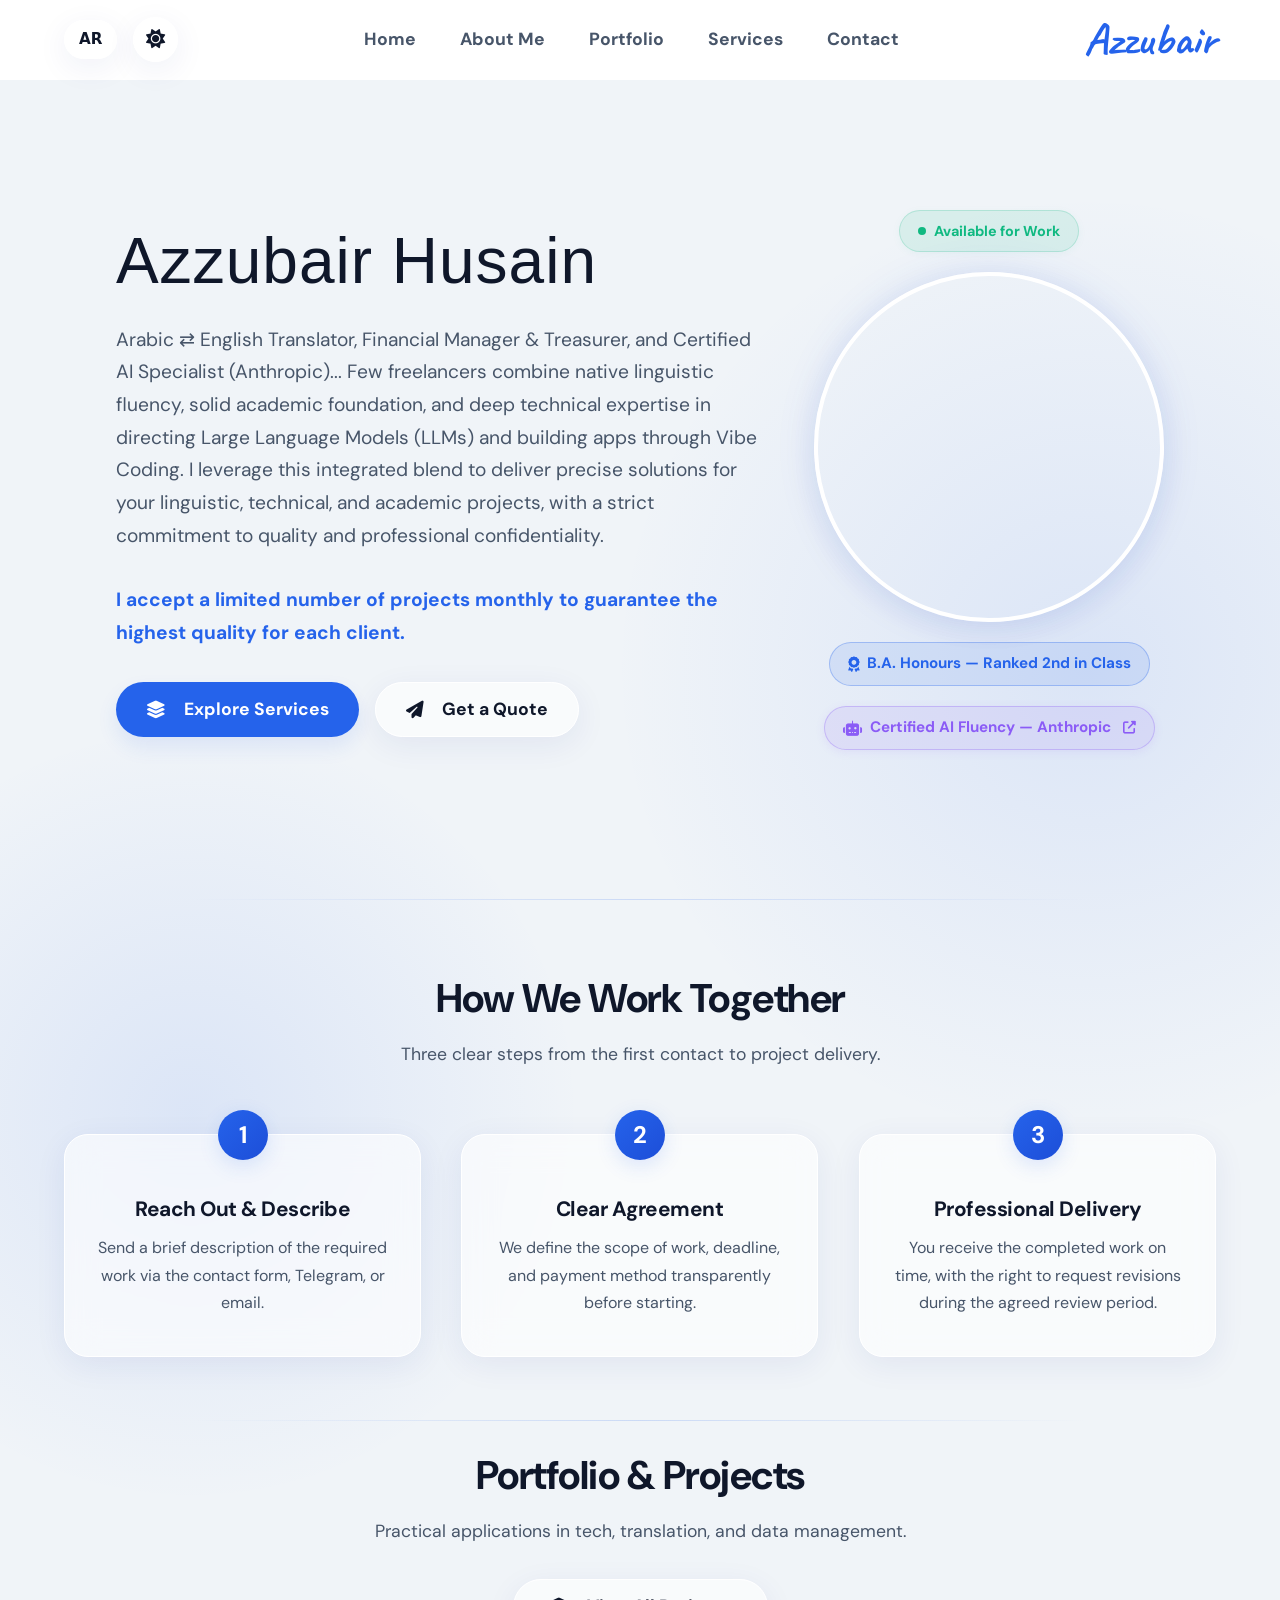
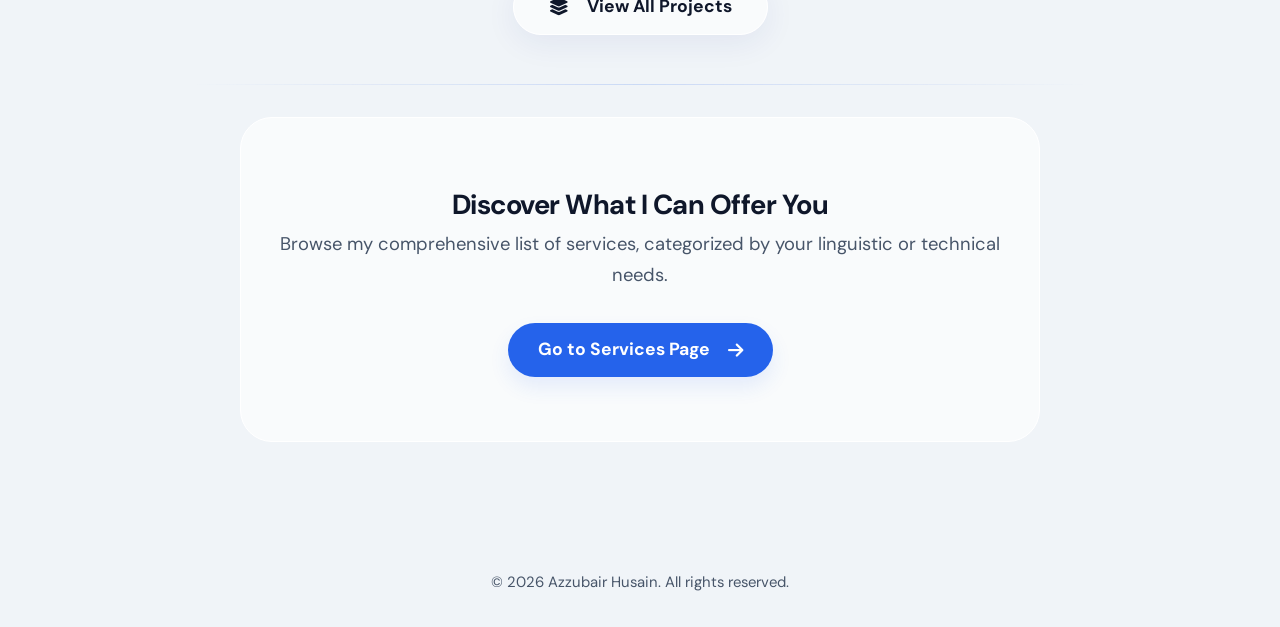
==== en/index.html @ 111dec81 "Update about page: current treasury role, revised experience dates, new finance competency section" ====
<!DOCTYPE html>
<html lang="en" dir="ltr">
<head>
  <meta charset="UTF-8" />
  
  <meta http-equiv="X-Content-Type-Options" content="nosniff" />
  <meta http-equiv="X-XSS-Protection" content="1; mode=block" />
  <meta name="referrer" content="strict-origin-when-downgrade" />
  
  <!-- Google tag (gtag.js) -->
  <script async src="https://www.googletagmanager.com/gtag/js?id=G-N8294W9LHR"></script>
  <script>
    window.dataLayer = window.dataLayer || [];
    function gtag(){dataLayer.push(arguments);}
    gtag('js', new Date());
    gtag('config', 'G-N8294W9LHR');
  </script>

  <meta name="viewport" content="width=device-width, initial-scale=1.0" />
  <title>Azzubair | Freelancer</title>
  
  <meta name="description" content="Professional Arabic ⇄ English Translator, AI Output Evaluator, and Financial Manager &amp; Treasurer — Honours Graduate, Tobruk University. Available for remote freelance work." />
  <meta property="og:title" content="Azzubair Husain | Linguistic, Academic & Tech Expertise" />
  <meta property="og:description" content="Professional Arabic ⇄ English Translator & AI Specialist. Available for remote freelance work." />
  <meta name="keywords" content="Arabic Translation, Prompt Engineering, Subtitling, AI Evaluation, Web Development, Vibe Coding">
  <meta property="og:image" content="https://azzubair.ly/images/profile.jpg" />
  <meta property="og:type" content="website" />
  <meta property="og:url" content="https://azzubair.ly/en/" />

  <script>
    const savedTheme = localStorage.getItem('theme');
    const systemPrefersLight = window.matchMedia && window.matchMedia('(prefers-color-scheme: light)').matches;
    const currentTheme = savedTheme ? savedTheme : (systemPrefersLight ? 'light' : 'dark');
    document.documentElement.setAttribute('data-theme', currentTheme);
  </script>

  <link rel="preconnect" href="https://fonts.googleapis.com">
  <link rel="preconnect" href="https://fonts.gstatic.com" crossorigin>
  <link href="https://fonts.googleapis.com/css2?family=DM+Sans:ital,opsz,wght@0,9..40,400;0,9..40,500;0,9..40,700;1,9..40,400&display=swap" rel="stylesheet">
  <link rel="stylesheet" href="https://cdnjs.cloudflare.com/ajax/libs/font-awesome/6.5.0/css/all.min.css" />
  <!-- Absolute path for CSS -->
  <link rel="stylesheet" href="/css/style.css" /> 

  <style>
    @keyframes badgePulse {
      0% { transform: scale(0.95); box-shadow: 0 0 0 0 rgba(16, 185, 129, 0.4); }
      70% { transform: scale(1); box-shadow: 0 0 0 6px rgba(16, 185, 129, 0); }
      100% { transform: scale(0.95); box-shadow: 0 0 0 0 rgba(16, 185, 129, 0); }
    }
  </style>
</head>
<body>

  <nav id="navbar">
    <div class="container">
      <a href="/en/" class="logo">Azzubair</a>
      <ul class="nav-links" id="navLinks">
        <li><a href="/en/">Home</a></li>
        <li><a href="/en/about">About Me</a></li>
        <li><a href="/en/portfolio">Portfolio</a></li>
        <li><a href="/en/services">Services</a></li>
        <li><a href="/en/contact">Contact</a></li>
      </ul>
      <div class="nav-controls">
        <button class="theme-toggle" id="themeToggle" aria-label="Toggle Theme"><i class="fas fa-moon"></i></button>
        <!-- Language Switcher back to Arabic -->
        <a href="/" class="lang-switch" aria-label="Arabic Version">AR</a>
        <button class="hamburger" id="hamburger" aria-label="Menu"><i class="fas fa-bars"></i></button>
      </div>
    </div>
  </nav>

  <section id="hero">
    <div class="container">
      <div class="hero-wrapper">
        
        <div class="hero-text reveal">
          <h1 class="eagle-font">Azzubair Husain</h1>
          <p>Arabic ⇄ English Translator, Financial Manager &amp; Treasurer, and Certified AI Specialist (Anthropic)... Few freelancers combine native linguistic fluency, solid academic foundation, and deep technical expertise in directing Large Language Models (LLMs) and building apps through Vibe Coding. I leverage this integrated blend to deliver precise solutions for your linguistic, technical, and academic projects, with a strict commitment to quality and professional confidentiality.</p>
          <p class="scarcity-text">I accept a limited number of projects monthly to guarantee the highest quality for each client.</p>
          
          <div class="btn-group">
            <a href="/en/services" class="btn btn-primary"><i class="fas fa-layer-group" style="margin-right: 8px;"></i> Explore Services</a>
            <a href="/en/contact" class="btn btn-outline"><i class="fas fa-paper-plane" style="margin-right: 8px;"></i> Get a Quote</a>
          </div>
        </div>

        <div class="hero-image reveal" style="display: flex; flex-direction: column; align-items: center; justify-content: center; gap: 15px; text-align: center;">
          
          <span class="status-badge" style="background-color: rgba(16, 185, 129, 0.1); color: #10b981; border: 1px solid rgba(16, 185, 129, 0.2); padding: 8px 18px; border-radius: 50px; font-size: 0.9rem; font-weight: bold; display: inline-flex; align-items: center; gap: 8px; width: fit-content; box-shadow: 0 2px 8px rgba(16, 185, 129, 0.05); margin-bottom: 5px;">
            <span style="width: 8px; height: 8px; background-color: #10b981; border-radius: 50%; display: inline-block; animation: badgePulse 1.8s infinite;"></span> Available for Work
          </span>

          <!-- Absolute path for Image -->
          <img src="/images/profile.jpg" alt="Azzubair Husain" loading="lazy" onerror="this.src='https://placehold.co/400x400/1E293B/3B82F6?text=Z'">

          <span class="authority-badge" style="margin: 5px 0 0 0; display: inline-flex; align-items: center; gap: 8px; font-size: 0.95rem; padding: 8px 18px; border-radius: 50px; width: fit-content;">
            <i class="fas fa-award"></i> B.A. Honours — Ranked 2nd in Class
          </span>
          
          <a href="https://verify.skilljar.com/c/nxe2cyns4rhc" target="_blank" rel="noopener noreferrer" class="authority-badge anthropic-badge" style="margin: 5px 0 0 0; display: inline-flex; align-items: center; gap: 8px; font-size: 0.95rem; padding: 8px 18px; border-radius: 50px; width: fit-content; text-decoration: none; transition: transform 0.3s ease;">
            <i class="fas fa-robot"></i> Certified AI Fluency — Anthropic <i class="fas fa-external-link-alt" style="font-size: 0.8rem; margin-left: 4px;"></i>
          </a>

        </div>

      </div>
    </div>
  </section>

  <section id="how-it-works">
    <div class="container">
      <div class="section-title reveal">
        <h2>How We Work Together</h2>
        <p>Three clear steps from the first contact to project delivery.</p>
      </div>
      <div class="steps-grid">
        <div class="step-card reveal">
          <div class="step-number">1</div>
          <h3>Reach Out & Describe</h3>
          <p>Send a brief description of the required work via the contact form, Telegram, or email.</p>
        </div>
        <div class="step-card reveal">
          <div class="step-number">2</div>
          <h3>Clear Agreement</h3>
          <p>We define the scope of work, deadline, and payment method transparently before starting.</p>
        </div>
        <div class="step-card reveal">
          <div class="step-number">3</div>
          <h3>Professional Delivery</h3>
          <p>You receive the completed work on time, with the right to request revisions during the agreed review period.</p>
        </div>
      </div>
    </div>
  </section>

  <section id="portfolio" style="padding-top: 20px; padding-bottom: 50px;">
    <div class="container">
      <div class="section-title reveal" style="margin-bottom: 2rem;">
        <h2>Portfolio & Projects</h2>
        <p>Practical applications in tech, translation, and data management.</p>
      </div>
      
      <div class="reveal" style="text-align: center;">
        <a href="/en/portfolio" class="btn btn-outline" style="padding: 12px 35px; border-radius: 50px; font-size: 1.1rem;">
          <i class="fas fa-layer-group" style="margin-right: 8px;"></i> View All Projects
        </a>
      </div>
    </div>
  </section>
  
  <section style="padding-top: 0;">
    <div class="container">
      <div class="about-cta reveal">
        <h2>Discover What I Can Offer You</h2>
        <p style="color: var(--text-muted); margin-bottom: 2rem;">Browse my comprehensive list of services, categorized by your linguistic or technical needs.</p>
        <div class="btn-group" style="justify-content: center;">
          <a href="/en/services" class="btn btn-primary">Go to Services Page <i class="fas fa-arrow-right" style="margin-left: 8px;"></i></a>
        </div>
      </div>
    </div>
  </section>

  <footer>
    <div class="container">
      <p class="copyright-text">© 2026 Azzubair Husain. All rights reserved.</p>
    </div>
  </footer>

  <script>
    document.querySelectorAll('.reveal').forEach(el => el.classList.add('hidden'));
    
    const root = document.documentElement;
    const toggle = document.getElementById('themeToggle');
    const icon = toggle.querySelector('i');
    
    if (root.getAttribute('data-theme') === 'light') { icon.className = 'fas fa-sun'; } else { icon.className = 'fas fa-moon'; }
    
    toggle.addEventListener('click', () => {
      const isDark = root.getAttribute('data-theme') === 'dark';
      const newTheme = isDark ? 'light' : 'dark';
      root.setAttribute('data-theme', newTheme);
      icon.className = isDark ? 'fas fa-sun' : 'fas fa-moon';
      localStorage.setItem('theme', newTheme);
    });

    window.matchMedia('(prefers-color-scheme: light)').addEventListener('change', (e) => {
      if (!localStorage.getItem('theme')) {
        const newTheme = e.matches ? 'light' : 'dark';
        root.setAttribute('data-theme', newTheme);
        icon.className = e.matches ? 'fas fa-sun' : 'fas fa-moon';
      }
    });

    const hamburger = document.getElementById('hamburger');
    const navLinks = document.getElementById('navLinks');
    const hamburgerIcon = hamburger.querySelector('i');
    hamburger.addEventListener('click', () => { navLinks.classList.toggle('active'); hamburgerIcon.className = navLinks.classList.contains('active') ? 'fas fa-times' : 'fas fa-bars'; });
    document.querySelectorAll('.nav-links a').forEach(link => { link.addEventListener('click', () => { navLinks.classList.remove('active'); hamburgerIcon.className = 'fas fa-bars'; }); });
    
    const revealObserver = new IntersectionObserver((entries, observer) => {
      entries.forEach(entry => { if (entry.isIntersecting) { entry.target.classList.remove('hidden'); entry.target.classList.add('active'); observer.unobserve(entry.target); } });
    }, { threshold: 0.1, rootMargin: "0px 0px -20px 0px" });
    document.querySelectorAll('.reveal').forEach(el => revealObserver.observe(el));
    
    // JS for active links in LTR/Subdirectory
    let currentPath = window.location.pathname.replace(/\/$/, "");
    if (currentPath === "" || currentPath === "/en") currentPath = "/en/";

    document.querySelectorAll('.nav-links a').forEach(link => {
      link.classList.remove('active');
      let href = link.getAttribute('href');
      if (href === currentPath || href + "/" === currentPath) { 
        link.classList.add('active'); 
      }
    });
  </script>
</body>
</html>
---- css/style.css ----
/* ============================================================
   ملف التنسيقات الرئيسي (CSS) - موقع الزبير إبراهيم
   النمط: تأثير الزجاج (Glassmorphism) | الألوان: أزرق تقني وكحلي
   ============================================================ */

/* ── 1. استيراد الخطوط ── */
@import url('https://fonts.googleapis.com/css2?family=Caveat:wght@700&display=swap');
@import url('https://fonts.googleapis.com/css2?family=Rakkas&display=swap');

@font-face { font-family: 'Casa'; src: url('../fonts/Casa.ttf') format('truetype'); font-weight: normal; font-style: normal; font-display: swap; }
@font-face { font-family: 'Casa'; src: url('../fonts/CasaB.ttf') format('truetype'); font-weight: bold; font-style: normal; font-display: swap; }
@font-face { font-family: 'Casa'; src: url('../fonts/CasaI.ttf') format('truetype'); font-weight: normal; font-style: italic; font-display: swap; }
@font-face { 
    font-family: 'Eagle'; 
    src: url('../fonts/Eagle.ttf') format('truetype'); 
    font-weight: normal; 
    font-style: normal; 
    font-display: swap; 
}

/* ── 2. المتغيرات والألوان ── */
:root {
  --bg-main: #0B1121;
  --bg-glass: rgba(30, 41, 59, 0.4);
  --bg-nav: rgba(11, 17, 33, 0.95);
  --primary: #3B82F6;
  --primary-hover: #60A5FA;
  --primary-glass: rgba(59, 130, 246, 0.15);
  --text-main: #F8FAFC;
  --text-muted: #94A3B8;
  --border-glass: rgba(255, 255, 255, 0.08);
  --border-primary: rgba(59, 130, 246, 0.3);
  --shadow-glass: 0 8px 32px 0 rgba(0, 0, 0, 0.3);
  --primary-glow: rgba(59, 130, 246, 0.25);
  --shadow-hover: 0 16px 40px 0 rgba(59, 130, 246, 0.18);
}

[data-theme="light"] {
  --bg-main: #F0F4F8;
  --bg-glass: rgba(255, 255, 255, 0.6);
  --bg-nav: rgba(255, 255, 255, 0.95);
  --primary: #2563EB;
  --primary-hover: #1D4ED8;
  --primary-glass: rgba(37, 99, 235, 0.1);
  --text-main: #0F172A;
  --text-muted: #475569;
  --border-glass: rgba(255, 255, 255, 1);
  --border-primary: rgba(37, 99, 235, 0.3);
  --shadow-glass: 0 8px 32px 0 rgba(31, 38, 135, 0.07);
  --primary-glow: rgba(37, 99, 235, 0.15);
  --shadow-hover: 0 16px 40px 0 rgba(37, 99, 235, 0.14);
}

/* ── 3. الإعدادات الأساسية ── */
*, *::before, *::after { margin: 0; padding: 0; box-sizing: border-box; }
html { scroll-behavior: smooth; max-width: 100vw; overflow-x: hidden; }

@media (prefers-reduced-motion: reduce) {
  *, *::before, *::after { animation-duration: 0.01ms !important; transition-duration: 0.01ms !important; scroll-behavior: auto !important; }
  .reveal { opacity: 1 !important; transform: none !important; }
}

body {
  font-family: 'Casa', system-ui, -apple-system, sans-serif !important;
  font-size: 1.15rem; 
  background-color: var(--bg-main); color: var(--text-main);
  line-height: 1.7; direction: rtl; text-rendering: optimizeLegibility;
  -webkit-font-smoothing: antialiased; -moz-osx-font-smoothing: grayscale;
  transition: background-color 0.4s ease, color 0.4s ease;
  background-image: radial-gradient(circle at 15% 50%, var(--primary-glass), transparent 25%), radial-gradient(circle at 85% 30%, var(--primary-glass), transparent 25%);
  word-wrap: break-word;
}

a, .btn, .logo, .nav-links a { text-decoration: none !important; color: inherit; outline: none; }
ul { list-style: none; }
.container { width: 100%; max-width: 1200px; margin: 0 auto; padding: 0 24px; }
::-webkit-scrollbar { width: 6px; }
::-webkit-scrollbar-track { background: var(--bg-main); }
::-webkit-scrollbar-thumb { background: var(--border-primary); border-radius: 3px; }
::-webkit-scrollbar-thumb:hover { background: var(--primary); }
:focus-visible { outline: 2px solid var(--primary); outline-offset: 3px; border-radius: 4px; }

/* ── 4. شريط التنقل (Navbar) ── */
nav { position: fixed; top: 0; left: 0; right: 0; background: var(--bg-nav); backdrop-filter: blur(16px); -webkit-backdrop-filter: blur(16px); border-bottom: 1px solid var(--border-glass); height: 80px; display: flex; align-items: center; z-index: 1000; transition: background-color 0.4s ease; }
nav .container { display: flex; justify-content: space-between; align-items: center; flex-direction: row-reverse; }
.logo { font-family: 'Caveat', cursive !important; font-size: 2.8rem; font-weight: 700; color: var(--primary) !important; direction: ltr; }
.nav-links { display: flex; gap: 0.5rem; align-items: center; }
.nav-links a { font-weight: bold; font-size: 1.1rem; color: var(--text-muted) !important; transition: all 0.3s ease; padding: 8px 18px; border-radius: 25px; }
.nav-links a:hover, .nav-links a.active { color: var(--text-main) !important; background-color: var(--primary-glass); }
.nav-controls { display: flex; align-items: center; gap: 1rem; flex-direction: row-reverse; }
.theme-toggle { background: var(--bg-glass); backdrop-filter: blur(10px); border: 1px solid var(--border-glass); color: var(--text-main); width: 45px; height: 45px; border-radius: 50%; cursor: pointer; display: flex; align-items: center; justify-content: center; font-size: 1.2rem; transition: all 0.3s ease; box-shadow: var(--shadow-glass); }
.theme-toggle:hover { background: var(--primary); color: #fff; border-color: var(--primary); transform: rotate(30deg); }
.hamburger { display: none; background: none; border: none; color: var(--text-main); font-size: 1.8rem; cursor: pointer; }

/* ── 5. الواجهة الرئيسية (Hero) والأزرار ── */
#hero { min-height: 100vh; display: flex; align-items: center; padding-top: 120px; padding-bottom: 60px; }
.hero-wrapper { display: flex; align-items: center; justify-content: center; gap: 3rem; width: 100%; }
.hero-text { flex: 1; max-width: 650px; }
.hero-text h1 { font-family: 'Rakkas', serif !important; font-weight: 400; line-height: 1.2; color: var(--text-main); font-size: clamp(3rem, 6vw, 4.5rem); margin-bottom: 1.5rem; }
.page-hero h1 { font-family: 'Casa', system-ui, sans-serif !important; font-weight: bold !important; line-height: 1.3; font-size: clamp(2.5rem, 5vw, 4rem); color: var(--primary); margin-bottom: 1rem; }
.hero-text p { font-size: 1.2rem; color: var(--text-muted); margin-bottom: 2rem; }
.page-hero { padding-top: 140px; padding-bottom: 40px; text-align: center; }
.page-hero p { font-size: 1.2rem; color: var(--text-muted); max-width: 700px; margin: 0 auto; }
.btn-group { display: flex; gap: 1rem; flex-wrap: wrap; }
.btn { padding: 12px 30px; border-radius: 50px; font-size: 1.1rem; font-weight: bold; display: inline-flex; align-items: center; gap: 10px; border: none !important; cursor: pointer; transition: all 0.3s ease; backdrop-filter: blur(10px); }
.btn-primary { background: var(--primary); color: #fff !important; box-shadow: 0 10px 20px var(--primary-glass); }
.btn-primary:hover { background: var(--primary-hover); transform: translateY(-3px); box-shadow: 0 15px 25px var(--primary-glass); }
.btn-outline { background: var(--bg-glass); color: var(--text-main) !important; border: 1px solid var(--border-glass) !important; box-shadow: var(--shadow-glass); }
.btn-outline:hover { border-color: var(--primary) !important; color: var(--primary) !important; transform: translateY(-3px); }
.hero-image { display: flex; justify-content: center; min-height: 350px; }
.hero-image img { width: 350px !important; height: 350px !important; aspect-ratio: 1 / 1 !important; object-fit: cover !important; border-radius: 50% !important; border: 4px solid var(--border-glass); box-shadow: var(--shadow-glass), 0 0 40px var(--primary-glass); transition: all 0.4s ease; }
.hero-image img:hover { transform: scale(1.02); border-color: var(--primary); }
.scarcity-text { color: var(--primary) !important; font-weight: bold; margin-bottom: 2rem !important; }

/* ── 6. الشبكات الزجاجية للخدمات والخطوات (Grid Cards) ── */
section { padding: 4rem 0; position: relative; }
section:not(:last-of-type)::after { content: ''; position: absolute; bottom: 0; left: 15%; right: 15%; height: 1px; background: linear-gradient(90deg, transparent, var(--border-primary), transparent); opacity: 0.6; }
.section-title { text-align: center; margin-bottom: 4rem; }
.section-title h2 { font-size: 2.5rem; color: var(--text-main); margin-bottom: 0.5rem; font-weight: bold; }
.section-title p { font-size: 1.1rem; color: var(--text-muted); }
.category-title { font-size: 1.5rem; color: var(--text-main); margin-top: 3rem; margin-bottom: 1.5rem; padding-bottom: 10px; border-bottom: 2px solid var(--primary-glass); display: inline-block; font-weight: bold; }

.steps-grid { display: grid; grid-template-columns: repeat(auto-fit, minmax(250px, 1fr)); gap: 2.5rem; }
.step-card { background: var(--bg-glass); backdrop-filter: blur(16px); border: 1px solid var(--border-glass); border-radius: 24px; padding: 2.5rem 2rem; text-align: center; position: relative; box-shadow: var(--shadow-glass); transition: all 0.3s ease; }
.step-card:hover { transform: translateY(-6px); border-color: var(--border-primary); box-shadow: var(--shadow-hover); }
.step-number { width: 50px; height: 50px; color: #fff; border-radius: 50%; display: flex; align-items: center; justify-content: center; font-size: 1.5rem; font-weight: bold; position: absolute; top: -25px; left: 50%; transform: translateX(-50%); background: linear-gradient(135deg, var(--primary), var(--primary-hover)); box-shadow: 0 6px 20px var(--primary-glow); }
.step-card h3 { color: var(--text-main); margin-top: 1rem; margin-bottom: 0.5rem; font-size: 1.3rem;}
.step-card p { color: var(--text-muted); font-size: 1rem; margin-bottom: 0; }

.services-grid { display: grid; grid-template-columns: repeat(auto-fill, minmax(280px, 1fr)); gap: 2rem; align-items: stretch; }
.service-card { background: var(--bg-glass); backdrop-filter: blur(16px); border: 1px solid var(--border-glass); border-radius: 28px; padding: 2.5rem 2rem; display: flex; flex-direction: column; box-shadow: var(--shadow-glass); transition: all 0.3s ease; height: 100%; position: relative; }
.service-card:hover { transform: translateY(-8px); border-color: var(--border-primary); }
.service-icon { width: 70px; height: 70px; background: var(--primary-glass); color: var(--primary); border-radius: 50%; display: flex; align-items: center; justify-content: center; font-size: 1.8rem; margin-bottom: 1.5rem; flex-shrink: 0; border: 1px solid var(--border-primary); transition: all 0.3s ease; }
.service-card:hover .service-icon { background: var(--primary); color: #fff; transform: scale(1.08); }
.service-content { display: flex; flex-direction: column; flex-grow: 1; }
.service-content h3 { font-size: 1.3rem; color: var(--text-main); margin-bottom: 0.8rem; font-weight: bold; }
.service-content p { font-size: 1rem; color: var(--text-muted); flex-grow: 1; margin-bottom: 10px; }
.why-me { display: block; margin-top: auto; padding-top: 1rem; opacity: 0.9; color: var(--primary); border-top: 1px solid var(--border-primary); font-size: 0.95rem; font-weight: bold; }

/* ── 7. بطاقات الدفع والشروط ── */
.payments-grid { display: grid; grid-template-columns: repeat(auto-fit, minmax(240px, 1fr)); gap: 2rem; }
.payment-card { background: var(--bg-glass); backdrop-filter: blur(14px); -webkit-backdrop-filter: blur(14px); border: 1px solid var(--border-glass); border-radius: 16px; padding: 2rem; display: flex; flex-direction: column; align-items: center; justify-content: center; gap: 1.5rem; box-shadow: var(--shadow-glass); transition: all 0.3s ease; }
.payment-card:hover { transform: translateY(-5px); border-color: var(--primary); }
.pay-logo-wrapper { height: 60px; width: 100%; display: flex; justify-content: center; align-items: center; }
.pay-logo { max-height: 100%; max-width: 100%; object-fit: contain; }
.payment-card span { font-weight: bold; font-size: 1.1rem; color: var(--text-main); text-align: center; }
.cash-icon { font-size: 3rem; color: #10B981; }

.commitments-grid { display: grid; grid-template-columns: repeat(auto-fit, minmax(300px, 1fr)); gap: 2rem; margin-top: 2rem; }
.commitment-card { background: var(--bg-glass); backdrop-filter: blur(16px); border: 1px solid var(--border-glass); border-radius: 24px; padding: 2.5rem; box-shadow: var(--shadow-glass); transition: all 0.3s ease; }
.commitment-card:hover { transform: translateY(-5px); border-color: var(--primary); }
.commitment-header { display: flex; align-items: center; gap: 15px; margin-bottom: 1.5rem; border-bottom: 1px solid var(--border-glass); padding-bottom: 1rem; }
.commitment-header i { font-size: 1.8rem; color: var(--primary); }
.commitment-header h3 { font-size: 1.4rem; color: var(--text-main); font-weight: bold; }
.commitment-list { list-style: none; padding: 0; margin: 0; display: flex; flex-direction: column; gap: 1rem; }
.commitment-list li { display: flex; align-items: flex-start; gap: 10px; font-size: 1rem; color: var(--text-muted); line-height: 1.6; }
.commitment-list li i { color: var(--primary); margin-top: 6px; font-size: 0.9rem; }

/* ── 8. نموذج التواصل ── */
.contact-box { background: var(--bg-glass); backdrop-filter: blur(20px); border: 1px solid var(--border-glass); border-radius: 32px; padding: 4rem 2rem; text-align: center; box-shadow: var(--shadow-glass); max-width: 900px; margin: 0 auto; }
.contact-form { max-width: 600px; margin: 0 auto 2rem auto; display: flex; flex-direction: column; gap: 1rem; text-align: right; }
.form-group { display: flex; gap: 1rem; }
.contact-form label { font-size: 0.95rem; color: var(--text-muted); font-weight: bold; width: 100%; }
.contact-form input, .contact-form textarea, .contact-form select { width: 100%; background: var(--bg-main); border: 1px solid var(--border-glass); padding: 12px 20px; border-radius: 12px; color: var(--text-main); font-family: inherit; font-size: 1rem; transition: all 0.3s ease; margin-top: 5px; appearance: auto; }
.contact-form select option { background: var(--bg-main); color: var(--text-main); }
.contact-form input:focus, .contact-form textarea:focus, .contact-form select:focus { outline: none; border-color: var(--primary); box-shadow: 0 0 0 3px var(--primary-glass); }
.form-submit { width: 100%; justify-content: center; border-radius: 50px !important; padding: 15px; font-size: 1.15rem; margin-top: 10px; letter-spacing: 0.5px; }

.divider { display: flex; align-items: center; text-align: center; color: var(--text-muted); margin: 2rem 0; }
.divider::before, .divider::after { content: ''; flex: 1; border-bottom: 1px solid var(--border-glass); }
.divider span { padding: 0 10px; font-size: 0.95rem; }

.contact-links { display: flex; justify-content: center; flex-wrap: wrap; gap: 1.5rem; }
.contact-item { background: var(--bg-main); border: 1px solid var(--border-glass) !important; padding: 1rem 2rem; border-radius: 50px; font-weight: bold; font-size: 1.1rem; color: var(--text-main) !important; display: flex; align-items: center; gap: 10px; transition: all 0.3s ease; }
.contact-item:hover { background: var(--primary); color: #fff !important; border-color: var(--primary) !important; transform: translateY(-3px); }
.contact-links div.contact-item { padding: 0.4rem 1rem; font-size: 0.9rem; width: fit-content; height: fit-content; align-self: center; opacity: 0.85; }

/* ── 9. صفحة من أنا (About Page) ── */
.about-card { background: var(--bg-glass); backdrop-filter: blur(16px); border: 1px solid var(--border-glass); border-radius: 28px; padding: 3rem; box-shadow: var(--shadow-glass); margin-bottom: 2rem; }
.about-card-wrapper { display: flex; align-items: center; gap: 3rem; }
.about-text-content { flex: 1; }
.about-image-content { flex-shrink: 0; display: flex; justify-content: center; }
.about-profile-img { width: 280px !important; height: 280px !important; aspect-ratio: 1 / 1 !important; object-fit: cover !important; border-radius: 50% !important; border: 4px solid var(--border-glass); box-shadow: var(--shadow-glass), 0 0 30px var(--primary-glass); }
.personal-voice { font-size: 1.2rem; color: var(--text-main); font-style: italic; margin: 1.5rem 0; line-height: 1.8; border-right: 4px solid var(--primary); padding-right: 15px; background: var(--primary-glass); padding: 15px 20px 15px 15px; border-radius: 12px; }
.page-nav { display: flex; justify-content: center; flex-wrap: wrap; gap: 10px; margin-bottom: 3rem; }
.page-nav a { background: var(--bg-glass); border: 1px solid var(--border-glass) !important; padding: 8px 20px; border-radius: 50px; font-size: 0.95rem; font-weight: bold; color: var(--text-main) !important; transition: all 0.3s ease; }
.page-nav a:hover { background: var(--primary); color: #fff !important; border-color: var(--primary) !important; transform: translateY(-2px); }

/* صندوق بحث التخرج */
.research-highlight { background: linear-gradient(135deg, var(--bg-glass) 0%, var(--primary-glass) 100%); backdrop-filter: blur(20px); border: 1px solid var(--border-primary); border-right: 4px solid var(--primary); border-radius: 24px; padding: 3rem 4rem 3rem 2.5rem; margin-bottom: 4rem; box-shadow: 0 10px 30px rgba(0,0,0,0.1); position: relative; overflow: hidden; }
.research-highlight::before { content: ''; position: absolute; top: -50px; right: -50px; width: 200px; height: 200px; background: var(--primary); filter: blur(100px); opacity: 0.2; z-index: 0; }
.research-highlight > * { position: relative; z-index: 1; }
.research-highlight i.fa-quote-right { position: absolute; top: 20px; right: 20px; font-size: 6rem; color: var(--primary); opacity: 0.1; transform: rotate(10deg); }
.research-highlight h3 { font-size: 1.5rem; color: var(--text-main); margin-bottom: 15px; font-weight: bold; }
.research-highlight p { color: var(--text-muted); font-size: 1.05rem; line-height: 1.8; }
.research-highlight ul { color: var(--text-muted); padding-right: 30px; line-height: 1.8; font-size: 1.05rem; margin-top: 15px; }
.research-highlight ul li { margin-bottom: 10px; position: relative; }
.research-highlight ul li::marker { color: var(--primary); font-weight: bold; }
.research-conclusion { margin-top: 25px; padding-top: 20px; border-top: 1px dashed var(--border-primary); font-weight: bold; color: var(--primary); font-size: 1.1rem; }

.subsection-title { font-size: 1.8rem; color: var(--text-main); margin-bottom: 2rem; text-align: center; font-weight: bold; }

/* ── 10. التايم لاين المضيء التفاعلي (Modern Timeline) بدقة RTL ── */
.resume-grid { display: grid; grid-template-columns: repeat(auto-fit, minmax(280px, 1fr)); gap: 3rem; }
.resume-header { display: flex; align-items: center; gap: 15px; margin-bottom: 2.5rem; color: var(--primary); }
.resume-header h3 { font-size: 1.6rem; color: var(--text-main); font-weight: bold; }
.resume-header i { font-size: 2.2rem; filter: drop-shadow(0 4px 6px var(--primary-glow)); }

/* حاوية التايم لاين: الخط العمودي يقع على اليمين */
.modern-timeline {
  border-right: 3px solid var(--border-primary);
  padding-right: 24px;
  margin-right: 12px;
}
.modern-timeline__item {
  position: relative;
  margin-bottom: 2.5rem;
}
/* النقطة المضيئة: يتم حساب موقعها بدقة فوق الخط العمودي */
.modern-timeline__node {
  position: absolute;
  top: 32px;
  right: -33.5px; /* (24px padding) + (1.5px نصف الخط) + (8px نصف النقطة) = 33.5px */
  width: 16px;
  height: 16px;
  border-radius: 50%;
  background: var(--bg-main);
  border: 3px solid var(--primary);
  box-shadow: 0 0 10px var(--primary-glow);
  z-index: 2;
  transition: all 0.3s ease;
}
/* بطاقة التايم لاين الزجاجية */
.modern-timeline__content {
  background: var(--bg-glass);
  backdrop-filter: blur(16px);
  -webkit-backdrop-filter: blur(16px);
  border: 1px solid var(--border-glass);
  border-radius: 20px;
  padding: 1.8rem;
  box-shadow: var(--shadow-glass);
  transition: all 0.3s ease;
}
/* تأثير التمرير (Hover) */
.modern-timeline__item:hover .modern-timeline__node {
  background: var(--primary);
  box-shadow: 0 0 20px var(--primary);
  transform: scale(1.3);
}
.modern-timeline__item:hover .modern-timeline__content {
  transform: translateX(-6px);
  border-color: var(--primary);
  box-shadow: 0 10px 30px var(--primary-glass);
}
/* نصوص التايم لاين */
.modern-timeline__meta { display: flex; justify-content: space-between; align-items: center; flex-wrap: wrap; gap: 10px; margin-bottom: 12px; }
.modern-timeline__date { display: inline-flex; align-items: center; gap: 6px; font-size: 0.85rem; font-weight: bold; color: var(--primary); background: var(--primary-glass); padding: 4px 14px; border-radius: 50px; border: 1px solid var(--border-primary); }
.modern-timeline__title { font-size: 1.25rem; color: var(--text-main); margin-bottom: 8px; font-weight: bold; line-height: 1.4; }
.modern-timeline__subtitle { display: inline-flex; align-items: center; gap: 8px; font-size: 0.95rem; color: var(--text-muted); margin-bottom: 15px; font-weight: bold; }
.modern-timeline__subtitle i { color: var(--primary); }
.modern-timeline__desc { color: var(--text-muted); font-size: 1rem; line-height: 1.7; }
.timeline-note { display: inline-block; font-size: 0.85rem; color: var(--primary); background: var(--primary-glass); padding: 6px 12px; border-radius: 8px; margin-top: 15px; border: 1px dashed var(--border-primary); }

/* ── 11. كروت الشهادات واللغات والمهارات ── */
.awards-container { display: flex; flex-direction: column; gap: 12px; margin-top: 15px; }
.award-card { background: var(--bg-glass); border: 1px solid var(--border-glass); padding: 14px 18px; border-radius: 16px; display: flex; align-items: center; gap: 15px; box-shadow: var(--shadow-glass); transition: all 0.3s ease; backdrop-filter: blur(10px); }
.award-card:hover { transform: translateX(-5px); border-color: var(--primary); box-shadow: var(--shadow-hover); }
.award-icon { background: var(--primary-glass); color: var(--primary); width: 45px; height: 45px; border-radius: 50%; display: flex; align-items: center; justify-content: center; font-size: 1.3rem; flex-shrink: 0; border: 1px solid var(--border-primary); }
.award-text { font-size: 0.95rem; color: var(--text-muted); line-height: 1.5; }
.award-text strong { color: var(--text-main); display: block; font-size: 1.05rem; margin-bottom: 2px; }

.lang-container { display: flex; flex-wrap: wrap; gap: 12px; margin-top: 10px; }
.lang-tag { background: var(--bg-glass); border: 1px solid var(--border-glass); color: var(--text-main); padding: 8px 18px; border-radius: 50px; font-size: 1rem; display: inline-flex; align-items: center; gap: 8px; box-shadow: var(--shadow-glass); }
.lang-tag strong { color: var(--primary); }

.competency-tags { display: flex; flex-direction: column; gap: 10px; margin-top: 15px; }
.comp-tag { background: var(--bg-main); border: 1px solid var(--border-glass); color: var(--text-muted); padding: 10px 14px; border-radius: 12px; font-size: 0.95rem; line-height: 1.5; transition: all 0.3s ease; display: block; }
.comp-tag:hover { border-color: var(--primary); color: var(--text-main); transform: translateX(-5px); }
.hidden-tag { display: none; }
.competency-tags.expanded .hidden-tag { display: block; animation: fadeIn 0.4s ease; }
.expand-tags-btn { background: transparent; border: none; color: var(--primary); font-family: inherit; font-size: 0.95rem; font-weight: bold; cursor: pointer; display: inline-flex; align-items: center; gap: 8px; margin-top: 8px; padding: 5px 10px; border-radius: 8px; transition: all 0.3s ease; }
.expand-tags-btn:hover { background: var(--primary-glass); }
.expand-tags-btn.active i { transform: rotate(180deg); }
@keyframes fadeIn { from { opacity: 0; transform: translateY(-10px); } to { opacity: 1; transform: translateY(0); } }

.about-cta { text-align: center; padding: 4rem 2rem; background: var(--bg-glass); border-radius: 32px; border: 1px solid var(--border-glass); margin: 2rem auto; max-width: 800px; }

/* ── 12. الشارات النفسية (UX Psychology Badges) ── */
@keyframes pulse-green { 0% { box-shadow: 0 0 0 0 rgba(16, 185, 129, 0.4); } 70% { box-shadow: 0 0 0 10px rgba(16, 185, 129, 0); } 100% { box-shadow: 0 0 0 0 rgba(16, 185, 129, 0); } }
.authority-badge { display: inline-flex; align-items: center; gap: 8px; background: var(--primary-glass); color: var(--primary); padding: 6px 16px; border-radius: 50px; font-weight: bold; font-size: 0.95rem; margin-bottom: 1.5rem; border: 1px solid var(--border-primary); }
.availability-badge { display: inline-flex; align-items: center; gap: 8px; background: rgba(16, 185, 129, 0.1); color: #10B981; border: 1px solid rgba(16, 185, 129, 0.3); padding: 6px 16px; border-radius: 50px; font-weight: bold; font-size: 0.95rem; margin-bottom: 1.5rem; }
.pulse-dot { display: block; width: 10px; height: 10px; background: #10B981; border-radius: 50%; animation: pulse-green 2s infinite; }
.service-badge { position: absolute; top: -14px; right: 24px; background: linear-gradient(135deg, var(--primary), var(--primary-hover)); color: #fff; padding: 4px 16px; border-radius: 20px; font-size: 0.85rem; font-weight: bold; box-shadow: 0 4px 12px var(--primary-glow); z-index: 2; }
.scroll-top-btn { position: fixed; bottom: 30px; left: 30px; width: 45px; height: 45px; border-radius: 50%; background: var(--bg-glass); backdrop-filter: blur(10px); -webkit-backdrop-filter: blur(10px); border: 1px solid var(--border-glass); color: var(--primary); font-size: 1.2rem; cursor: pointer; display: none; z-index: 999; transition: all 0.3s ease; box-shadow: var(--shadow-glass); }
.scroll-top-btn:hover { background: var(--primary); color: #fff; border-color: var(--primary); transform: translateY(-3px); box-shadow: 0 8px 25px var(--primary-glow); }

/* ── 13. الفوتر وعداد الزيارات (GoatCounter) ── */
.glass-counter-wrapper { display: flex; justify-content: center; margin-bottom: 1.5rem; opacity: 0.85; }
.glass-counter { display: inline-flex; align-items: center; background: var(--bg-glass); backdrop-filter: blur(16px); -webkit-backdrop-filter: blur(16px); border: 1px solid var(--border-glass); padding: 6px 16px; border-radius: 50px; box-shadow: var(--shadow-glass); transition: all 0.4s ease; }
.glass-counter:hover { transform: translateY(-2px); border-color: var(--primary); box-shadow: 0 5px 20px var(--primary-glass); opacity: 1; }
.counter-data { display: flex; flex-direction: row; align-items: center; gap: 8px; }
.counter-label, .counter-number { font-size: 0.9rem; font-weight: bold; }
.counter-label { color: var(--text-muted); }
.counter-number { color: var(--text-main); font-family: system-ui, -apple-system, sans-serif; letter-spacing: 0.5px; direction: ltr; }
.footer-divider { display: block; width: 60px; height: 2px; background: var(--primary); margin: 0 auto 1.5rem auto; border-radius: 2px; opacity: 0.5; }
footer { text-align: center; padding: 2rem 0; color: var(--text-muted); position: relative; }
.copyright-text { font-size: 0.93rem; margin: 0; }

/* ── 14. الحركات (Animations) والتجاوب (Responsive) ── */
.reveal { transition: opacity 0.8s ease-out, transform 0.8s ease-out; will-change: opacity, transform; }
.reveal.hidden { opacity: 0; transform: translateY(30px); }
.reveal.active { opacity: 1; transform: translateY(0); }

@media (max-width: 992px) {
  .hero-wrapper { flex-direction: column-reverse; text-align: center; }
  .btn-group { justify-content: center; }
  .hero-image img { width: 300px !important; height: 300px !important; }
}

@media (max-width: 768px) {
  body { background-attachment: scroll; background-image: radial-gradient(circle at 50% 20%, var(--primary-glass), transparent 40%); }
  .hamburger { display: block; }
  .nav-links { position: fixed; top: 80px; left: 0; right: 0; background: var(--bg-nav); backdrop-filter: blur(20px); border-bottom: 1px solid var(--border-glass); flex-direction: column; padding: 2rem; gap: 1.5rem; align-items: stretch; clip-path: circle(0% at top right); transition: clip-path 0.4s ease-in-out; }
  .nav-links.active { clip-path: circle(150% at top right); }
  .nav-links a { font-size: 1.2rem; display: block; text-align: center; }
  
  .form-group { flex-direction: column; }
  .contact-item { width: 100%; justify-content: center; }
  .commitments-grid { grid-template-columns: 1fr; }
  .about-card { padding: 1.5rem; }
  .about-card-wrapper { flex-direction: column-reverse; text-align: center; gap: 2rem;}
  .personal-voice { text-align: right; font-size: 1.1rem; }
  .about-profile-img { width: 220px !important; height: 220px !important; margin: 0 auto; }
  .research-highlight { padding: 2rem 1.5rem 2rem 1.5rem; margin: 2rem 0; }
  .resume-grid { grid-template-columns: 1fr; gap: 2rem; }
}

@media (max-width: 480px) {
  .container { padding: 0 16px; }
  .btn { padding: 11px 22px; font-size: 1.05rem; }
  .section-title h2 { font-size: 1.8rem; }
  .contact-box { padding: 2rem 1rem; }
}

/* ── 15. فلاتر الخدمات، الأسعار، والأسئلة الشائعة (التحديث الجديد) ── */

/* فلاتر الخدمات */
.services-filter { display: flex; justify-content: center; flex-wrap: wrap; gap: 15px; margin-bottom: 3rem; }
.filter-btn { background: var(--bg-glass); border: 1px solid var(--border-glass); color: var(--text-main); padding: 10px 24px; border-radius: 50px; font-size: 1rem; font-weight: bold; cursor: pointer; transition: all 0.3s ease; backdrop-filter: blur(10px); }
.filter-btn:hover, .filter-btn.active { background: var(--primary); color: #fff; border-color: var(--primary); box-shadow: 0 5px 15px var(--primary-glow); transform: translateY(-2px); }
.category-section { display: none; animation: fadeIn 0.5s ease; }
.category-section.active { display: block; }

/* جدول الأسعار */
.pricing-grid { display: grid; grid-template-columns: repeat(auto-fit, minmax(280px, 1fr)); gap: 2rem; }
.pricing-card { background: var(--bg-glass); backdrop-filter: blur(16px); border: 1px solid var(--border-glass); border-radius: 24px; padding: 2.5rem 2rem; box-shadow: var(--shadow-glass); transition: all 0.3s ease; text-align: center; position: relative; overflow: hidden; }
.pricing-card:hover { transform: translateY(-8px); border-color: var(--primary); }
.pricing-card h3 { font-size: 1.4rem; color: var(--text-main); margin-bottom: 1rem; }
.pricing-icon { font-size: 2.5rem; color: var(--primary); margin-bottom: 1.5rem; }
.pricing-list { text-align: right; list-style: none; margin-top: 1.5rem; border-top: 1px solid var(--border-glass); padding-top: 1.5rem; }
.pricing-list li { margin-bottom: 15px; color: var(--text-muted); font-size: 0.95rem; display: flex; justify-content: space-between; align-items: center; border-bottom: 1px dashed var(--border-glass); padding-bottom: 8px;}
.pricing-list li span { font-weight: bold; color: var(--text-main); }

/* الأسئلة الشائعة FAQ */
.faq-list { max-width: 800px; margin: 0 auto; display: flex; flex-direction: column; gap: 15px; }
.faq-item { background: var(--bg-glass); border: 1px solid var(--border-glass); border-radius: 16px; overflow: hidden; transition: all 0.3s ease; }
.faq-question { width: 100%; text-align: right; background: none; border: none; padding: 20px; font-size: 1.1rem; font-weight: bold; color: var(--text-main); cursor: pointer; display: flex; justify-content: space-between; align-items: center; font-family: inherit; }
.faq-question i { color: var(--primary); transition: transform 0.3s ease; }
.faq-item.active .faq-question i { transform: rotate(180deg); }
.faq-answer { padding: 0 20px; max-height: 0; overflow: hidden; transition: all 0.4s ease; color: var(--text-muted); line-height: 1.7; }
.faq-item.active .faq-answer { padding: 0 20px 20px 20px; max-height: 500px; }

/* شارة الذكاء الاصطناعي (Anthropic) */
.anthropic-badge { background: rgba(139, 92, 246, 0.1) !important; color: #8B5CF6 !important; border-color: rgba(139, 92, 246, 0.3) !important; box-shadow: 0 2px 10px rgba(139, 92, 246, 0.1); }

/* =========================================
   تحديثات الكفاءات، الأسعار، وتقويم التاريخ
   ========================================= */

/* 1. إعادة تصميم الكفاءات الأساسية (عصري ومفتوح) */
.term-card {
    background: linear-gradient(145deg, var(--bg-glass), rgba(0,0,0,0.1));
    display: flex;
    flex-direction: column;
    gap: 1.5rem;
}
.term-header {
    display: flex;
    align-items: center;
    gap: 15px;
    border-bottom: 1px solid var(--border-glass);
    padding-bottom: 1rem;
}
.term-header .term-icon {
    margin-bottom: 0;
    width: 60px; height: 60px;
}
.term-header h3 {
    margin-bottom: 0;
    font-size: 1.4rem;
}
.competency-tags {
    flex-direction: row !important;
    flex-wrap: wrap;
    margin-top: 0 !important;
}
.comp-tag {
    background: rgba(255, 255, 255, 0.03) !important;
    border-radius: 50px !important; /* شكل بيضاوي حديث */
    padding: 8px 18px !important;
    display: inline-flex !important;
    width: fit-content;
}

/* 2. تنسيق قسم السعر المدمج في بطاقة الخدمة */
.service-price {
    margin-top: 1.5rem;
    padding-top: 1rem;
    border-top: 1px dashed var(--border-glass);
    display: flex;
    justify-content: space-between;
    align-items: center;
    font-size: 0.95rem;
    font-weight: bold;
    color: var(--text-main);
}
.service-price span {
    color: var(--primary);
    font-size: 0.85rem;
    background: var(--primary-glass);
    padding: 4px 10px;
    border-radius: 8px;
}

/* 3. تنسيق تقويم موعد التسليم (Date Picker) ليتماشى مع الثيم */
[data-theme="dark"] input[type="date"],
[data-theme="dark"] select {
    color-scheme: dark; /* يجبر المتصفح على إظهار تقويم داكن */
}
[data-theme="light"] input[type="date"],
[data-theme="light"] select {
    color-scheme: light; /* يجبر المتصفح على إظهار تقويم فاتح */
}
input[type="date"]::-webkit-calendar-picker-indicator {
    cursor: pointer;
    opacity: 0.6;
    transition: 0.3s;
}
input[type="date"]::-webkit-calendar-picker-indicator:hover {
    opacity: 1;
}

/* =========================================
   تحديث المسافات والكفاءات + التقويم الزجاجي
   ========================================= */

/* إصلاح مسافات شبكة الخدمات والكفاءات */
.services-grid, .terms-grid {
    display: grid;
    grid-template-columns: repeat(auto-fit, minmax(300px, 1fr)); /* تكبير العرض الأدنى لتنسيق أفضل */
    gap: 2.5rem; /* توحيد المسافات بين البطاقات */
    align-items: stretch;
}

/* بطاقة كفاءة عريضة: تملأ بقية الصف عند وجود عدد فردي من البطاقات */
.term-card--wide {
    grid-column: span 2;
}
@media (max-width: 687px) {
    .term-card--wide {
        grid-column: auto;
    }
}

/* تحسين شكل بطاقة الكفاءات الأساسية وتوسعة المسافات بداخلها */
.term-card {
    background: var(--bg-glass);
    backdrop-filter: blur(16px);
    border: 1px solid var(--border-glass);
    border-radius: 24px;
    padding: 2.5rem 2rem;
    display: flex;
    flex-direction: column;
    gap: 1.5rem;
    box-shadow: var(--shadow-glass);
    transition: transform 0.3s ease, border-color 0.3s ease;
}
.term-card:hover {
    transform: translateY(-5px);
    border-color: var(--primary);
}

/* تنسيق وسوم الكفاءات (Tags) لتكون عصرية كـ Pills */
.competency-tags {
    display: flex;
    flex-wrap: wrap;
    gap: 12px !important;
    margin-top: auto;
}
.comp-tag {
    background: var(--primary-glass) !important;
    border: 1px solid var(--border-primary) !important;
    color: var(--text-main) !important;
    padding: 8px 16px !important;
    border-radius: 50px !important;
    font-size: 0.95rem;
    font-weight: 500;
}

/* =========================================
   التصميم الزجاجي الهندسي الدقيق للتقويم
   ========================================= */

.flatpickr-calendar {
    background: var(--bg-nav) !important; /* لون زجاجي متناسق مع القائمة العلوية */
    backdrop-filter: blur(20px) !important;
    -webkit-backdrop-filter: blur(20px) !important;
    border: 1px solid var(--border-glass) !important;
    box-shadow: var(--shadow-glass), 0 15px 40px rgba(0,0,0,0.3) !important;
    border-radius: 24px !important;
    padding: 15px !important;
    font-family: inherit !important;
    width: 320px !important; /* عرض ثابت لتناسق الأيام */
    direction: rtl !important;
}

/* إخفاء سهم التقويم الصغير الخارج من المربع */
.flatpickr-calendar.arrowTop::before, .flatpickr-calendar.arrowTop::after,
.flatpickr-calendar.arrowBottom::before, .flatpickr-calendar.arrowBottom::after { 
    display: none !important; 
}

/* تنسيق رأس التقويم (الشهر والسنة) */
.flatpickr-months .flatpickr-month {
    height: 45px !important;
    color: var(--text-main) !important;
    fill: var(--text-main) !important;
}
.flatpickr-current-month {
    font-size: 1.2rem !important;
    padding-top: 5px !important;
}
.flatpickr-months .flatpickr-prev-month, .flatpickr-months .flatpickr-next-month {
    top: 15px !important;
    padding: 5px !important;
}
.flatpickr-months .flatpickr-prev-month svg, .flatpickr-months .flatpickr-next-month svg {
    fill: var(--primary) !important;
    transition: all 0.3s ease;
}
.flatpickr-months .flatpickr-prev-month:hover svg, .flatpickr-months .flatpickr-next-month:hover svg {
    fill: var(--text-main) !important;
}

/* تنسيق أيام الأسبوع */
span.flatpickr-weekday {
    font-weight: bold !important;
    color: var(--primary) !important;
    font-size: 0.95rem !important;
}

/* تنسيق شبكة الأيام الهندسية */
.flatpickr-innerContainer {
    margin-top: 10px !important;
    display: flex !important;
    justify-content: center !important;
}
.flatpickr-days {
    width: 100% !important;
}
.dayContainer {
    width: 100% !important;
    min-width: 100% !important;
    max-width: 100% !important;
    justify-content: center !important;
    gap: 4px !important; /* مسافة متساوية بين الأيام */
}
.flatpickr-day {
    color: var(--text-main) !important;
    background: transparent !important;
    border: 1px solid transparent !important;
    border-radius: 12px !important; /* حواف ناعمة للأيام */
    width: 38px !important;
    height: 38px !important;
    line-height: 38px !important;
    margin: 0 !important;
    transition: all 0.2s ease !important;
    font-weight: 500 !important;
}

/* تأثير التمرير (Hover) لليوم */
.flatpickr-day:hover, .flatpickr-day.prevMonthDay:hover, .flatpickr-day.nextMonthDay:hover {
    background: var(--primary-glass) !important;
    border-color: var(--primary) !important;
    color: var(--text-main) !important;
    transform: translateY(-2px);
}

/* اليوم المحدد */
.flatpickr-day.selected {
    background: linear-gradient(135deg, var(--primary), var(--primary-hover)) !important;
    border-color: var(--primary) !important;
    color: #fff !important;
    font-weight: bold !important;
    box-shadow: 0 4px 15px var(--primary-glow) !important;
    transform: translateY(-2px);
}

/* اليوم الحالي (Today) */
.flatpickr-day.today {
    border-color: var(--primary) !important;
}

/* الأيام المعطلة (الماضية) */
.flatpickr-day.flatpickr-disabled {
    color: var(--text-muted) !important;
    opacity: 0.3 !important;
}

/* =========================================
   دعم اللغة الإنجليزية (LTR Support)
   ========================================= */
[dir="ltr"] body {
    direction: ltr;
    text-align: left;
    /* تطبيق خط DM Sans على النصوص الإنجليزية */
    font-family: 'DM Sans', system-ui, -apple-system, sans-serif !important; 
}

/* جعل العناوين أكثر أناقة بخط DM Sans */
[dir="ltr"] h1, [dir="ltr"] h2, [dir="ltr"] h3, [dir="ltr"] h4 {
    font-family: 'DM Sans', sans-serif !important;
    letter-spacing: -0.5px; /* تقارب بسيط للأحرف يعطي طابعاً احترافياً جداً مع هذا الخط */
}

/* تخصيص خط الاسم في الصفحة الرئيسية الإنجليزية */
[dir="ltr"] .hero-text h1.eagle-font {
    font-family: 'Eagle', cursive, sans-serif !important;
    font-weight: normal !important; /* الخطوط المميزة تبدو أفضل بدون التضخيم الافتراضي */
    letter-spacing: 1px !important; /* إلغاء التقارب الذي وضعناه لخط DM Sans */
    font-size: clamp(2.5rem, 5vw, 4rem) !important; /* تكبير الخط قليلاً ليكون بارزاً كالتوقيع */
}
/* عكس اتجاه التايم لاين الزجاجي في صفحة "عني" */
[dir="ltr"] .modern-timeline {
    border-right: none;
    border-left: 3px solid var(--border-primary);
    padding-right: 0;
    padding-left: 24px;
    margin-right: 0;
    margin-left: 12px;
}
[dir="ltr"] .modern-timeline__node {
    right: auto;
    left: -33.5px;
}
/* عكس اتجاه التقويم (Flatpickr) */
[dir="ltr"] .flatpickr-calendar {
    direction: ltr !important;
}

/* ── تصميم زر تبديل اللغة (Language Switcher) ── */
.lang-switch {
    font-family: 'Casa', system-ui, sans-serif;
    font-weight: bold;
    font-size: 0.95rem;
    color: var(--text-main);
    background: var(--bg-glass);
    border: 1px solid var(--border-glass);
    padding: 6px 14px;
    border-radius: 20px;
    transition: all 0.3s ease;
    text-decoration: none !important;
    display: flex;
    align-items: center;
    justify-content: center;
    box-shadow: var(--shadow-glass);
}
.lang-switch:hover {
    background: var(--primary);
    color: #fff !important;
    border-color: var(--primary);
    transform: translateY(-2px);
}

/* =========================================
   إصلاح محاذاة نموذج التواصل للنسخة الإنجليزية
   ========================================= */
[dir="ltr"] .contact-form,
[dir="ltr"] .contact-form label,
[dir="ltr"] .contact-form input,
[dir="ltr"] .contact-form textarea,
[dir="ltr"] .contact-form select {
    text-align: left !important;
    direction: ltr !important;
}

/* إصلاح التباعد الداخلي لحقل الموعد النهائي (التقويم) في الإنجليزية */
[dir="ltr"] #deadline {
    padding-left: 20px !important; 
    padding-right: 40px !important;
}
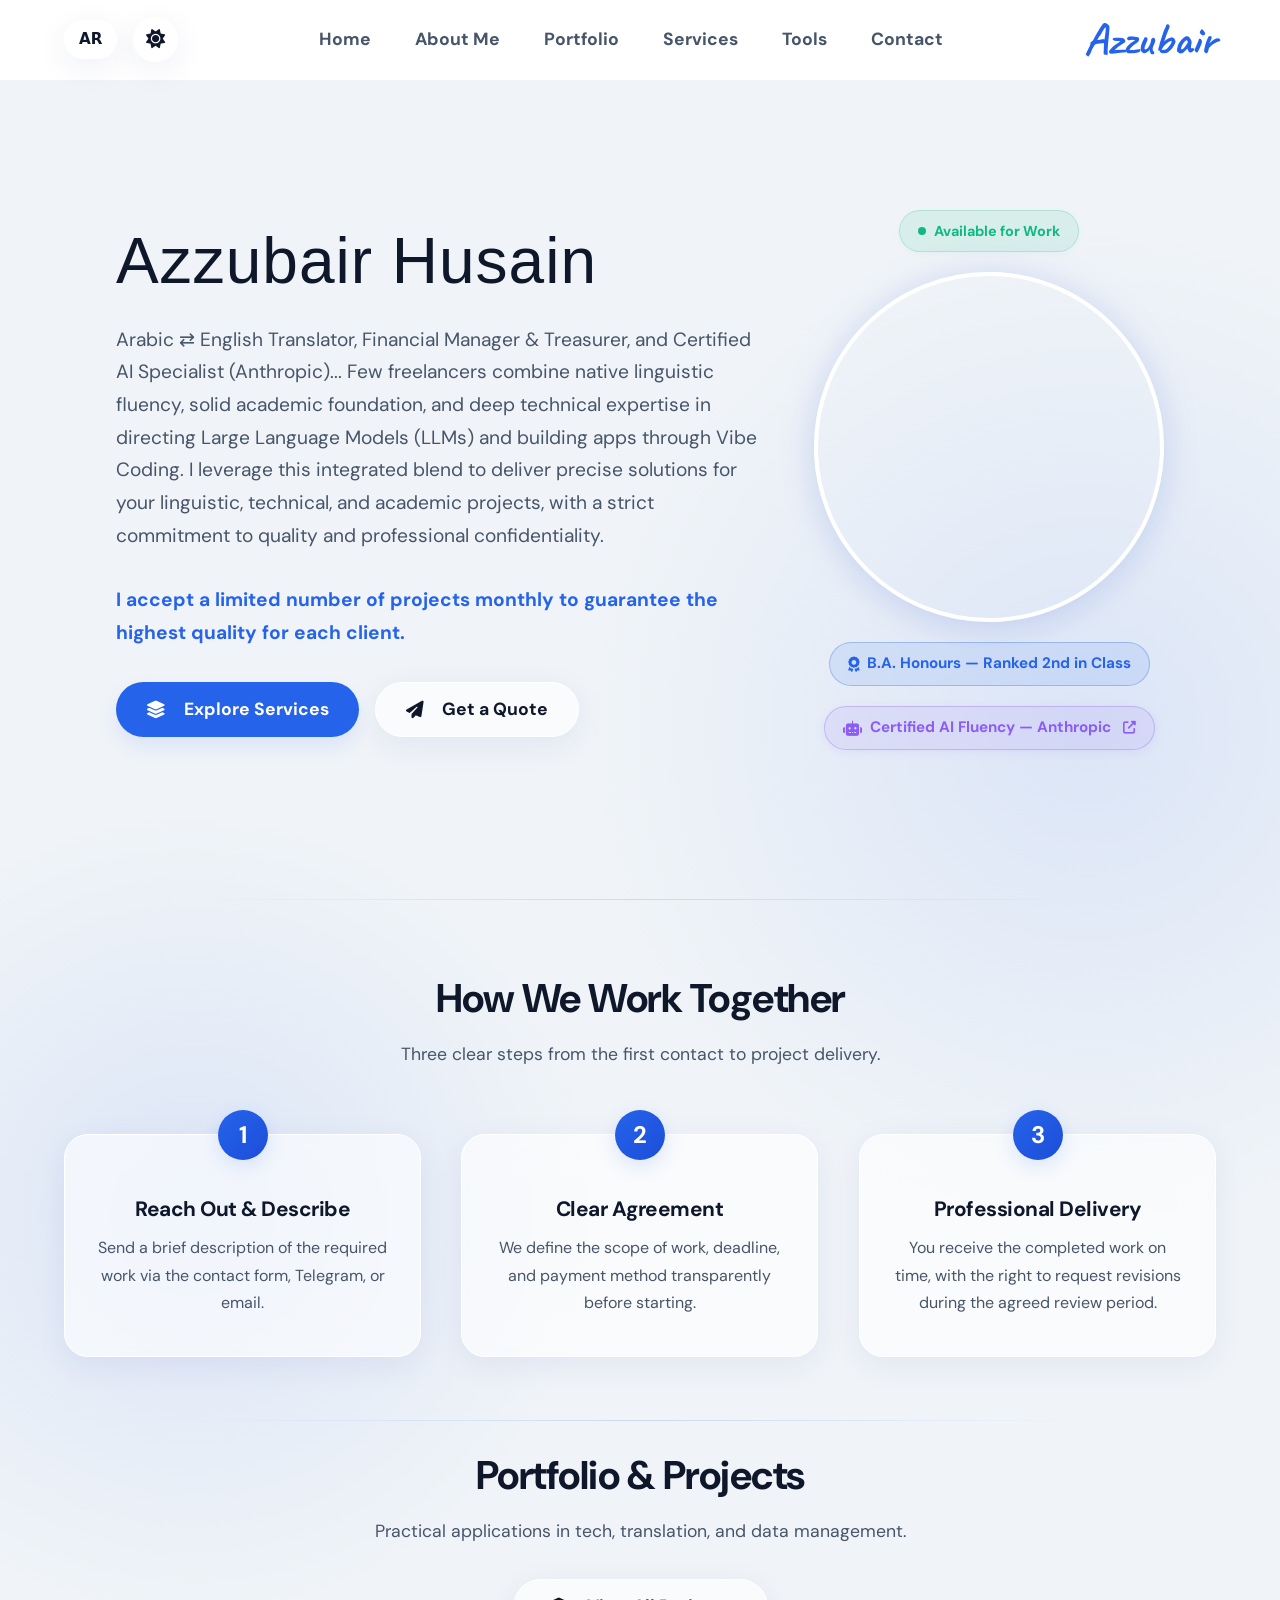
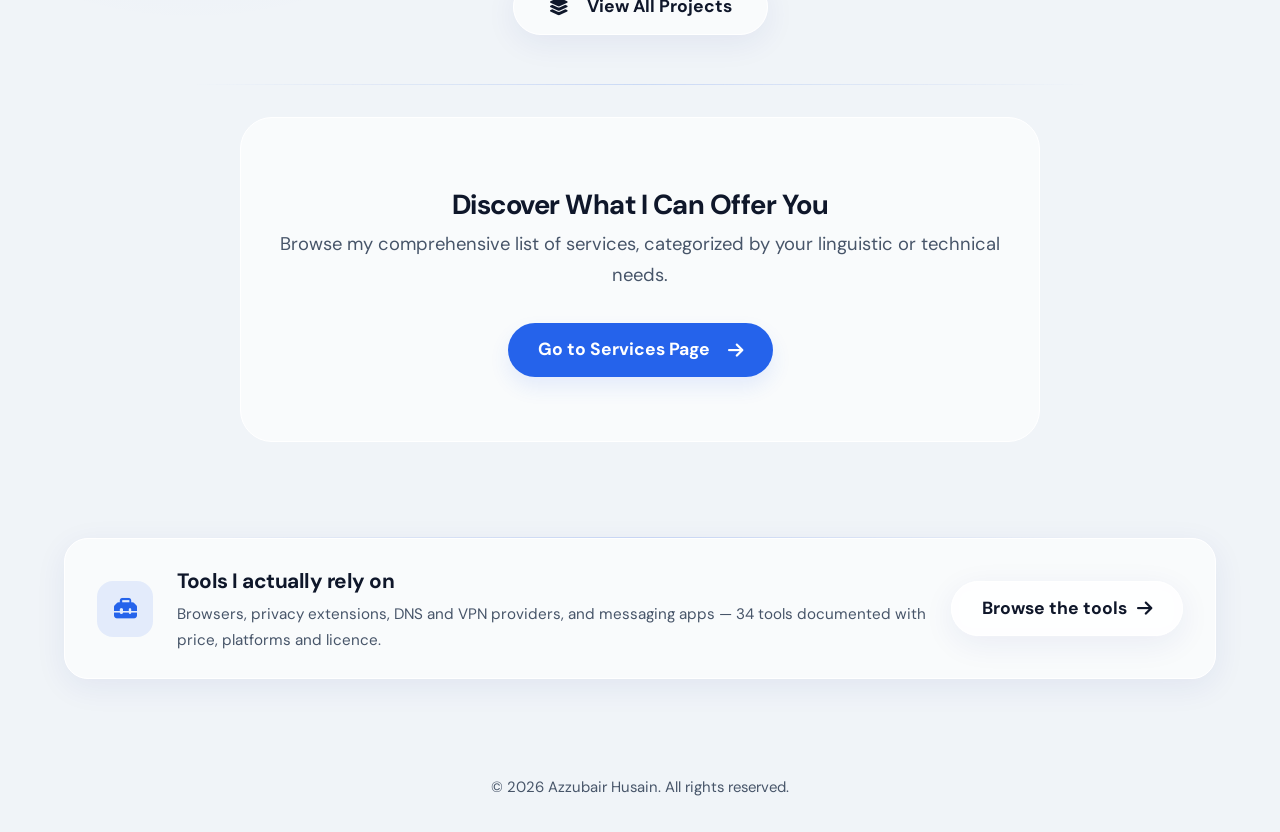
==== commit 4f8da3d7: "Rebuild tools page with verified brand icons, search and filtering; add English mirror and site-wide" ====
--- a/en/index.html
+++ b/en/index.html
@@ -59,6 +59,7 @@
         <li><a href="/en/about">About Me</a></li>
         <li><a href="/en/portfolio">Portfolio</a></li>
         <li><a href="/en/services">Services</a></li>
+        <li><a href="/en/tools">Tools</a></li>
         <li><a href="/en/contact">Contact</a></li>
       </ul>
       <div class="nav-controls">
@@ -161,6 +162,20 @@
     </div>
   </section>
 
+
+  <section id="tools-preview" style="padding-top: 0;">
+    <div class="container">
+      <div class="tools-banner reveal">
+        <div class="tools-banner-icon"><i class="fas fa-toolbox" aria-hidden="true"></i></div>
+        <div class="tools-banner-text">
+          <h3>Tools I actually rely on</h3>
+          <p>Browsers, privacy extensions, DNS and VPN providers, and messaging apps — 34 tools documented with price, platforms and licence.</p>
+        </div>
+        <a href="/en/tools" class="btn btn-outline">Browse the tools <i class="fas fa-arrow-right" aria-hidden="true"></i></a>
+      </div>
+    </div>
+  </section>
+
   <footer>
     <div class="container">
       <p class="copyright-text">© 2026 Azzubair Husain. All rights reserved.</p>
--- a/css/style.css
+++ b/css/style.css
@@ -285,6 +285,15 @@
 
 .about-cta { text-align: center; padding: 4rem 2rem; background: var(--bg-glass); border-radius: 32px; border: 1px solid var(--border-glass); margin: 2rem auto; max-width: 800px; }
 
+/* شريط الأدوات (Tools banner) */
+.tools-banner { display: flex; align-items: center; gap: 1.5rem; padding: 1.5rem 2rem; background: var(--bg-glass); border: 1px solid var(--border-glass); border-radius: 24px; box-shadow: var(--shadow-glass); flex-wrap: wrap; }
+.tools-banner-icon { width: 56px; height: 56px; flex: 0 0 56px; border-radius: 16px; display: grid; place-items: center; background: var(--primary-glass); color: var(--primary); font-size: 1.45rem; }
+.tools-banner-text { flex: 1 1 320px; min-width: 0; }
+.tools-banner-text h3 { font-size: 1.3rem; color: var(--text-main); margin-bottom: 0.25rem; }
+.tools-banner-text p { color: var(--text-muted); font-size: 0.95rem; line-height: 1.7; margin: 0; }
+.tools-banner .btn { white-space: nowrap; }
+@media (max-width: 640px) { .tools-banner { padding: 1.25rem; gap: 1rem; } .tools-banner .btn { width: 100%; justify-content: center; } }
+
 /* ── 12. الشارات النفسية (UX Psychology Badges) ── */
 @keyframes pulse-green { 0% { box-shadow: 0 0 0 0 rgba(16, 185, 129, 0.4); } 70% { box-shadow: 0 0 0 10px rgba(16, 185, 129, 0); } 100% { box-shadow: 0 0 0 0 rgba(16, 185, 129, 0); } }
 .authority-badge { display: inline-flex; align-items: center; gap: 8px; background: var(--primary-glass); color: var(--primary); padding: 6px 16px; border-radius: 50px; font-weight: bold; font-size: 0.95rem; margin-bottom: 1.5rem; border: 1px solid var(--border-primary); }
@@ -630,7 +639,7 @@
 /* جعل العناوين أكثر أناقة بخط DM Sans */
 [dir="ltr"] h1, [dir="ltr"] h2, [dir="ltr"] h3, [dir="ltr"] h4 {
     font-family: 'DM Sans', sans-serif !important;
-    letter-spacing: -0.5px; /* تقارب بسيط للأحرف يعطي طابعاً احترافياً جداً مع هذا الخط */
+    letter-spacing: -0.5px; /* تقارب بسيط للأحرف يعطي طابعًا احترافيًا جدًا مع هذا الخط */
 }
 
 /* تخصيص خط الاسم في الصفحة الرئيسية الإنجليزية */
@@ -638,7 +647,7 @@
     font-family: 'Eagle', cursive, sans-serif !important;
     font-weight: normal !important; /* الخطوط المميزة تبدو أفضل بدون التضخيم الافتراضي */
     letter-spacing: 1px !important; /* إلغاء التقارب الذي وضعناه لخط DM Sans */
-    font-size: clamp(2.5rem, 5vw, 4rem) !important; /* تكبير الخط قليلاً ليكون بارزاً كالتوقيع */
+    font-size: clamp(2.5rem, 5vw, 4rem) !important; /* تكبير الخط قليلًا ليكون بارزًا كالتوقيع */
 }
 /* عكس اتجاه التايم لاين الزجاجي في صفحة "عني" */
 [dir="ltr"] .modern-timeline {
@@ -699,3 +708,7 @@
     padding-left: 20px !important; 
     padding-right: 40px !important;
 }
+
+@media (min-width: 769px) and (max-width: 980px) {
+  .nav-links a { font-size: 1rem; padding: 8px 12px; }
+}
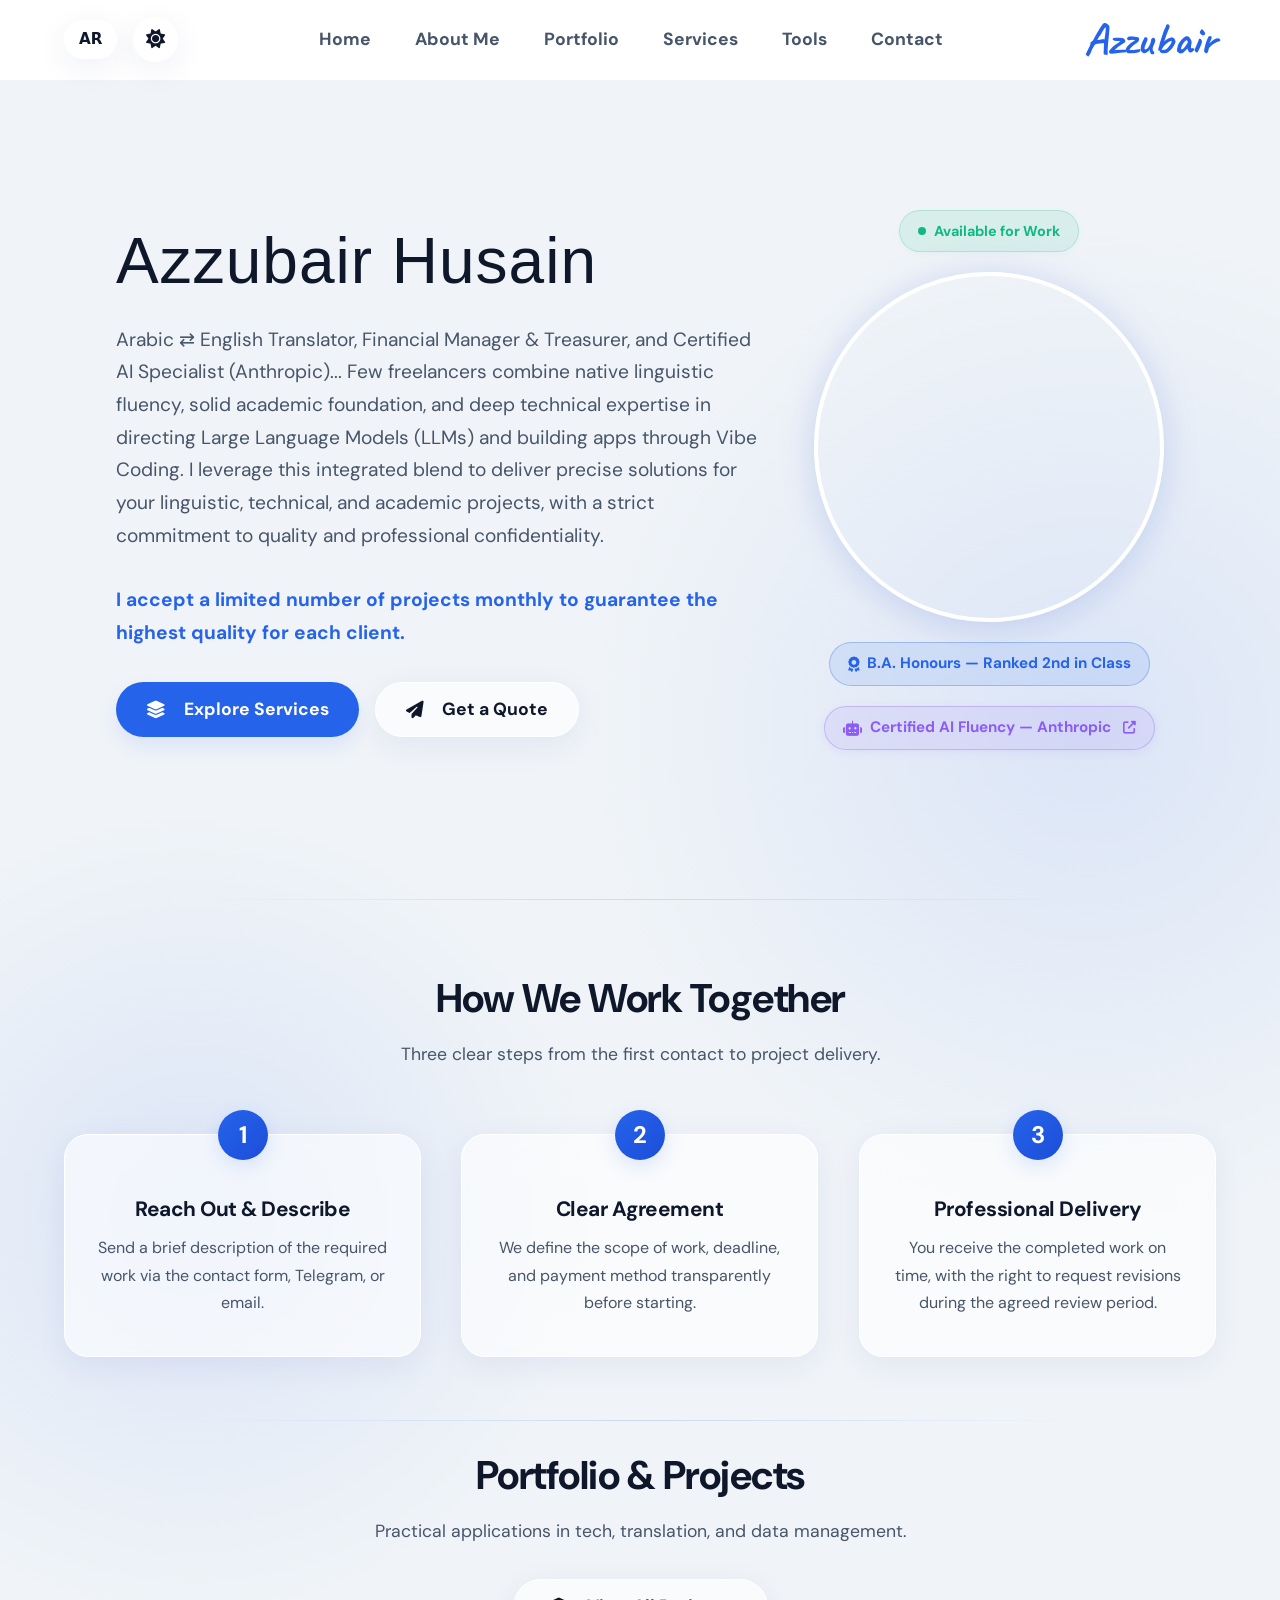
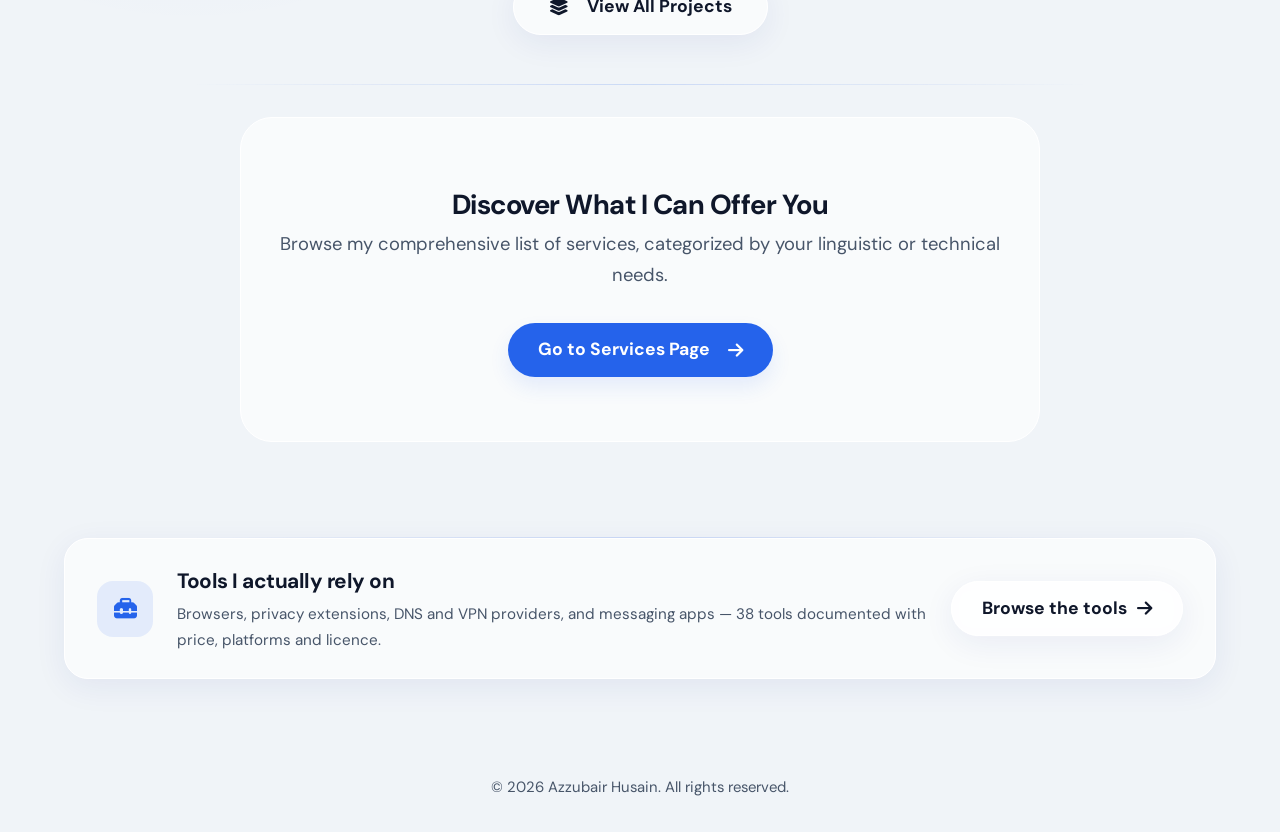
==== commit 05e1afd9: "Redesign tools catalogue in a Techlore-style layout - Two-level group/category filters, catalogue se" ====
--- a/en/index.html
+++ b/en/index.html
@@ -169,7 +169,7 @@
         <div class="tools-banner-icon"><i class="fas fa-toolbox" aria-hidden="true"></i></div>
         <div class="tools-banner-text">
           <h3>Tools I actually rely on</h3>
-          <p>Browsers, privacy extensions, DNS and VPN providers, and messaging apps — 34 tools documented with price, platforms and licence.</p>
+          <p>Browsers, privacy extensions, DNS and VPN providers, and messaging apps — 38 tools documented with price, platforms and licence.</p>
         </div>
         <a href="/en/tools" class="btn btn-outline">Browse the tools <i class="fas fa-arrow-right" aria-hidden="true"></i></a>
       </div>
--- a/css/style.css
+++ b/css/style.css
@@ -712,3 +712,12 @@
 @media (min-width: 769px) and (max-width: 980px) {
   .nav-links a { font-size: 1rem; padding: 8px 12px; }
 }
+
+/* شاشات ضيقة جدًا: تصغير عناصر التنقل لمنع القصّ */
+@media (max-width: 400px) {
+  .logo { font-size: 2.15rem; }
+  .nav-controls { gap: .5rem; }
+  .theme-toggle { width: 38px; height: 38px; font-size: 1rem; }
+  .lang-switch { padding: 5px 10px; font-size: .85rem; }
+  .hamburger { font-size: 1.5rem; }
+}
